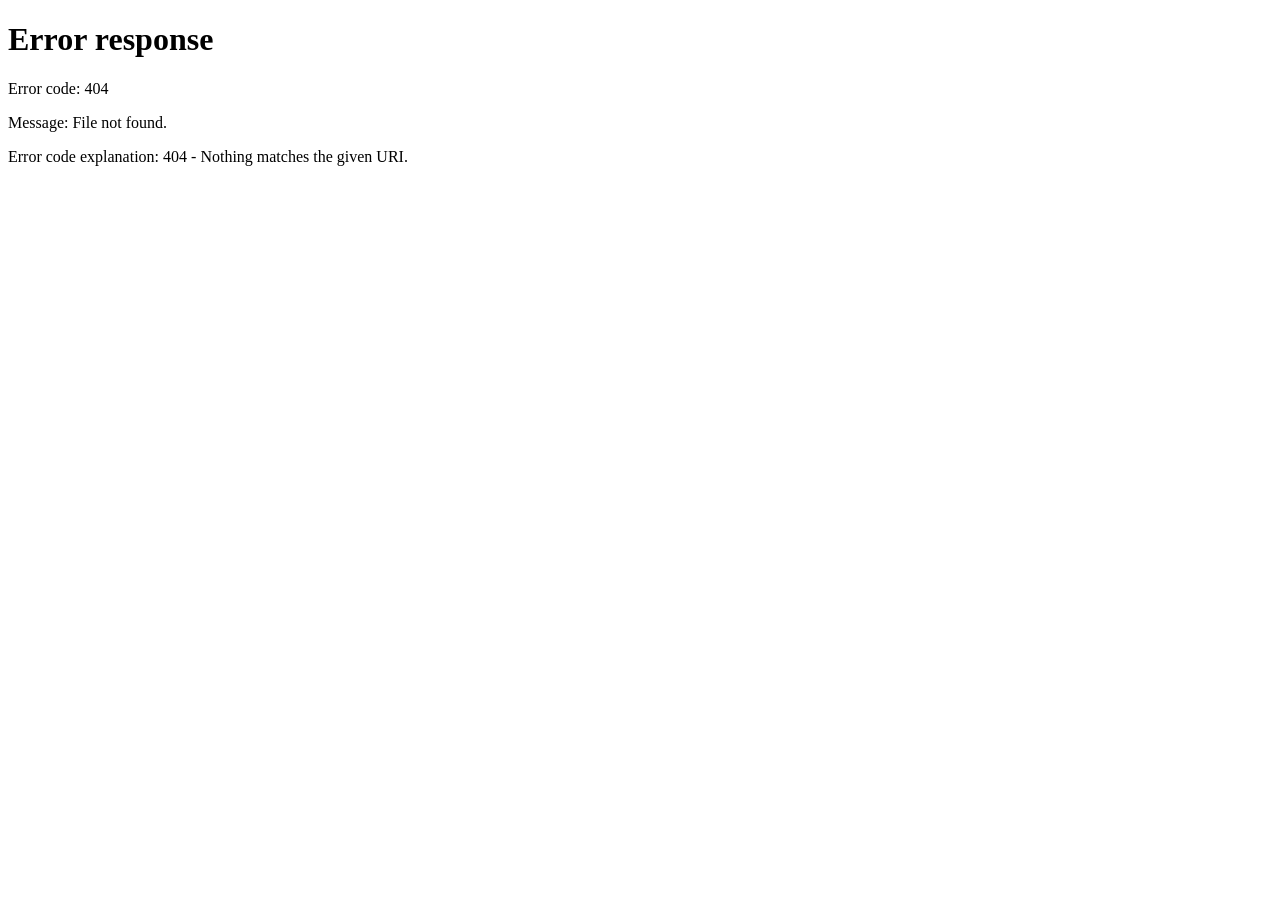
==== index.html @ a0bcb952 "内容修改" ====
<!DOCTYPE html>
<html>
<head>
  <meta charset="utf-8">
  <meta http-equiv="refresh" content="0;url=/projects/LeRobot/en/latest/docs/1_LanderPi_User_Manual.html">
  <title>LeRobot Documentation</title>
</head>
<body>
  <a href="/projects/LeRobot/en/latest/docs/1_LanderPi_User_Manual.html">Click here if you are not redirected automatically.</a>
</body>
</html>
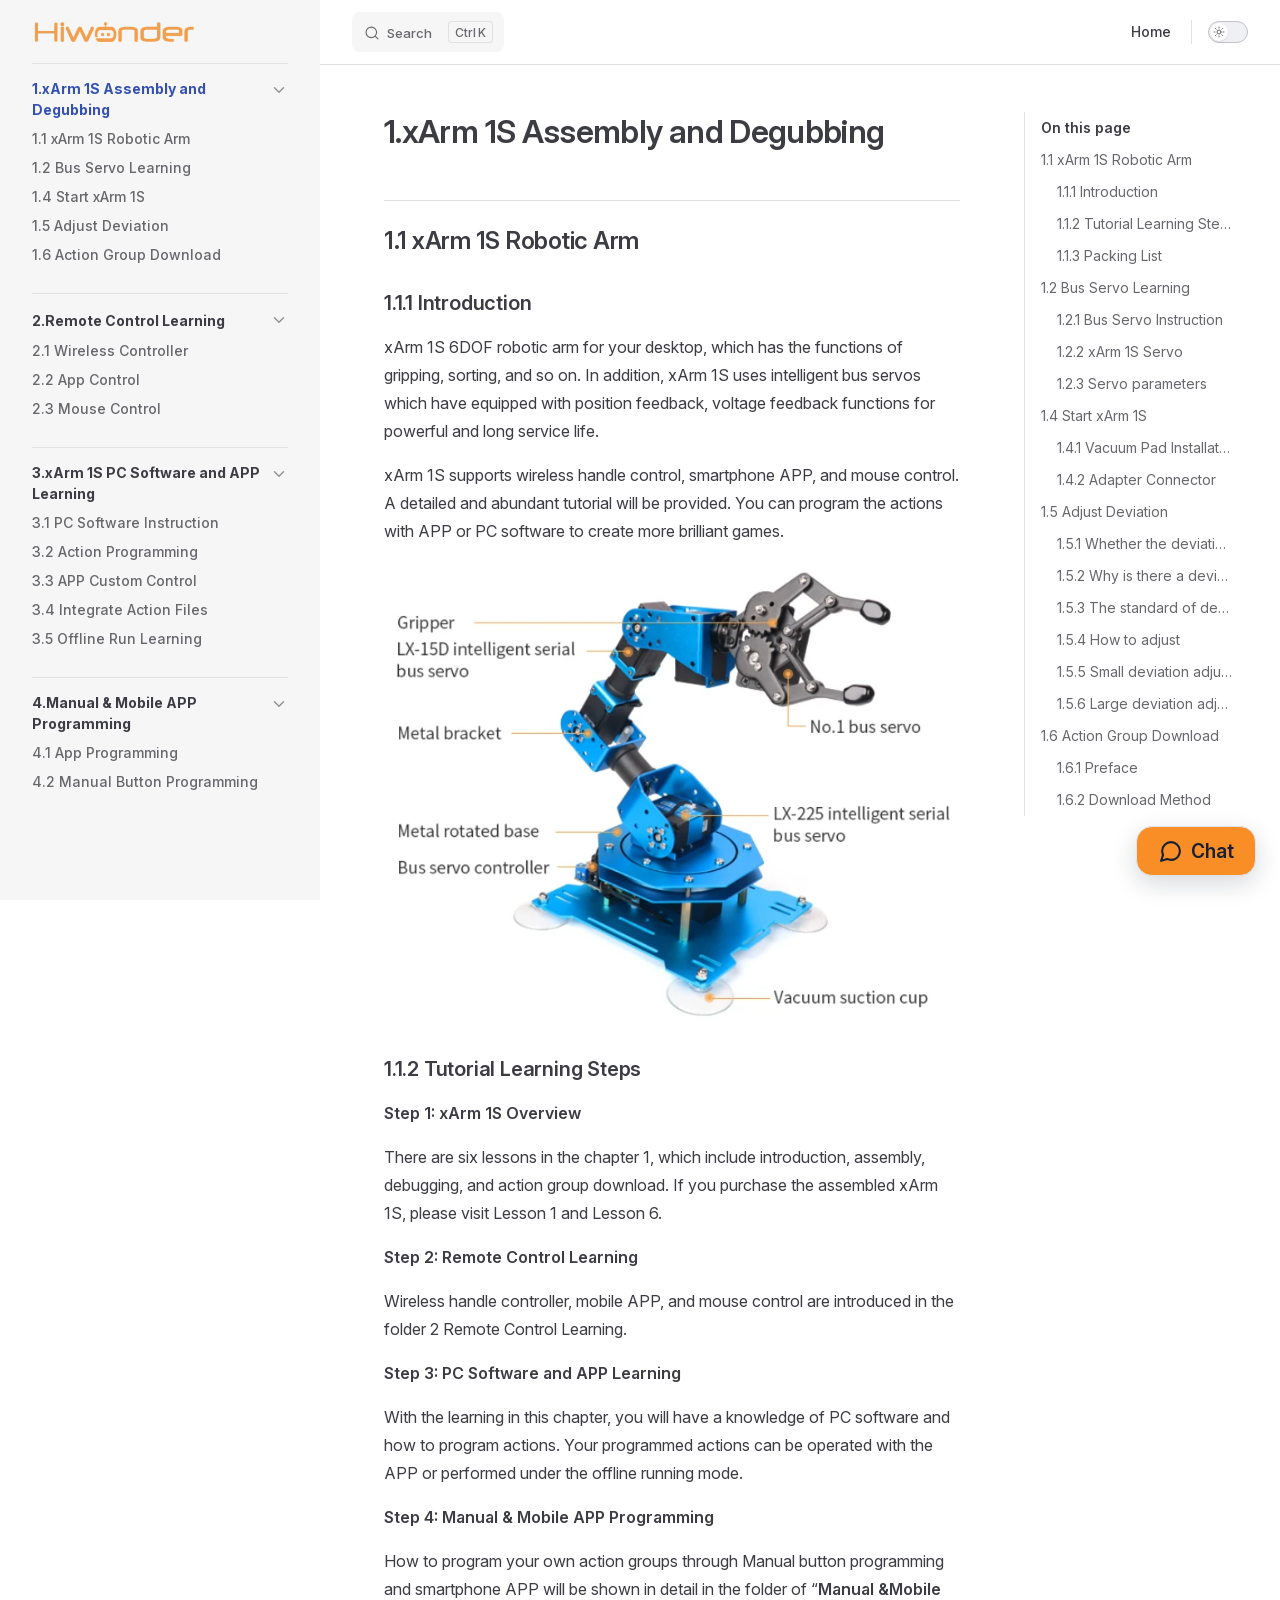
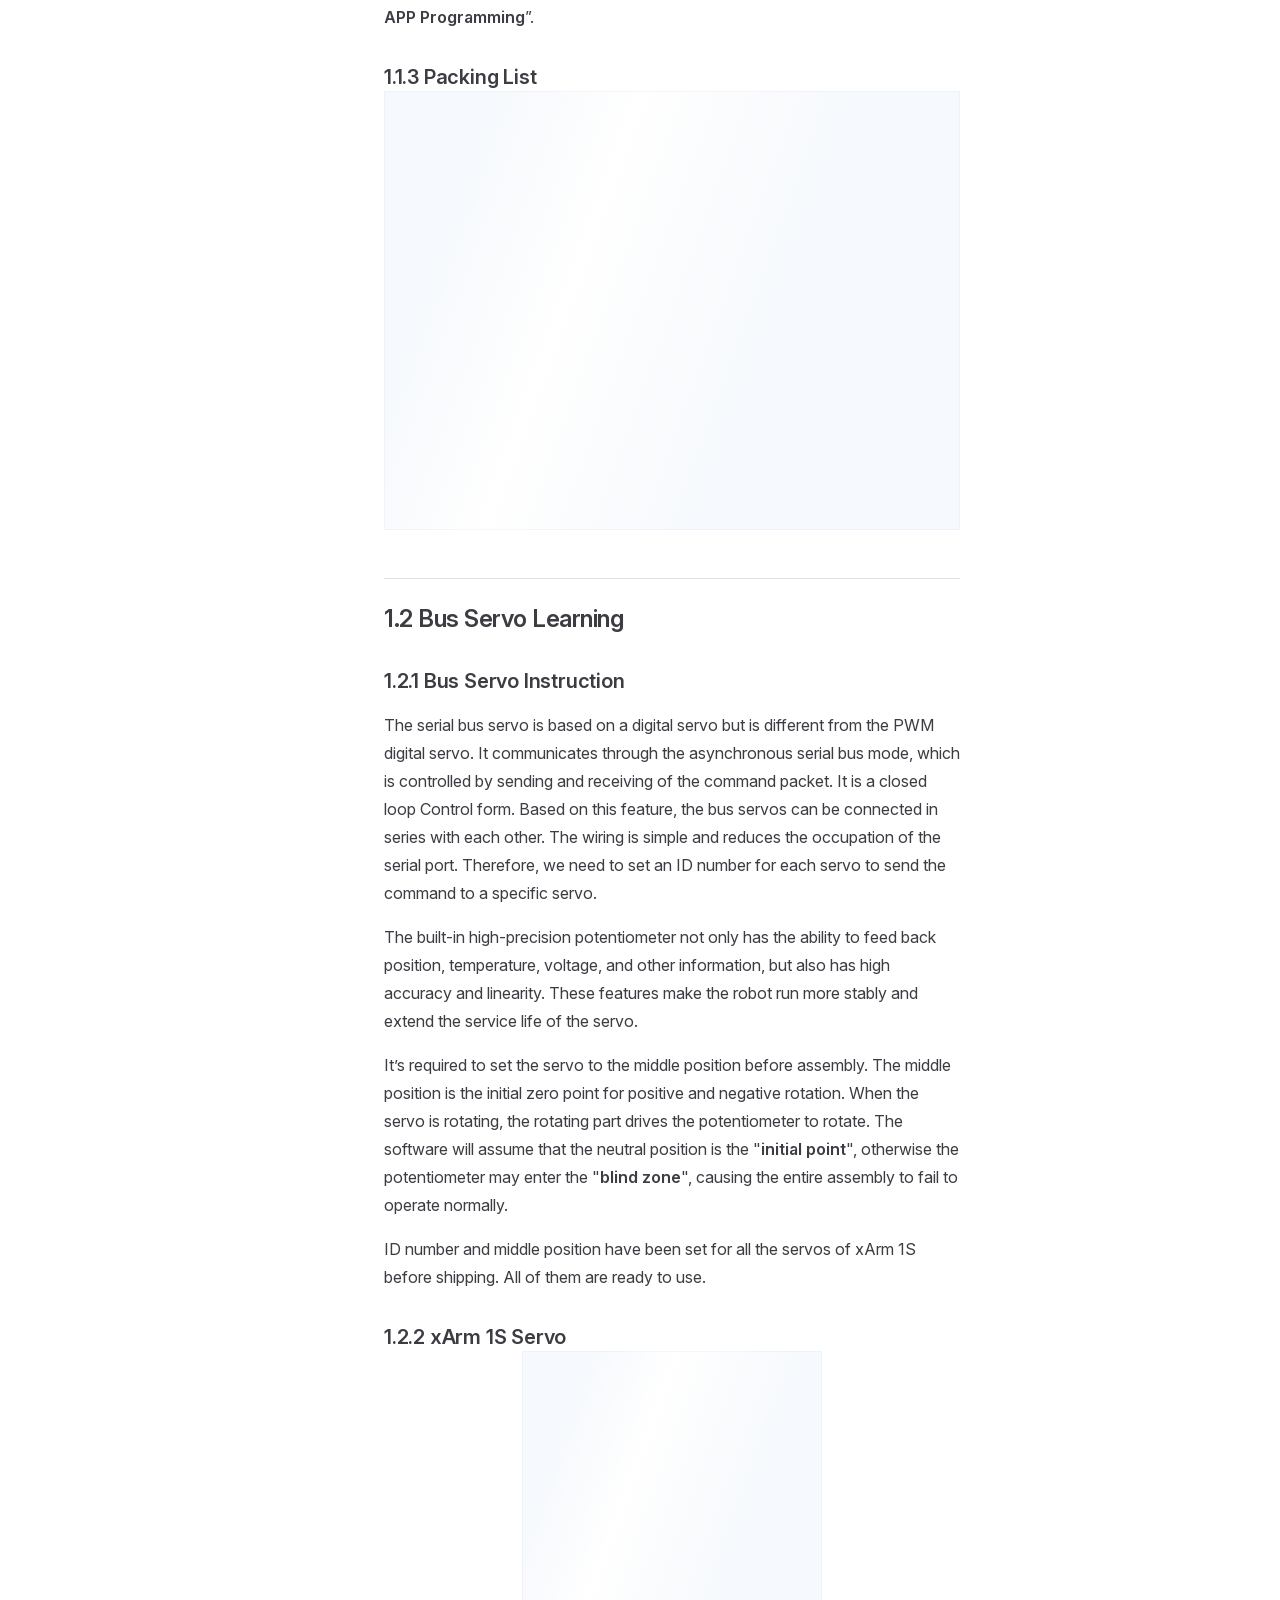
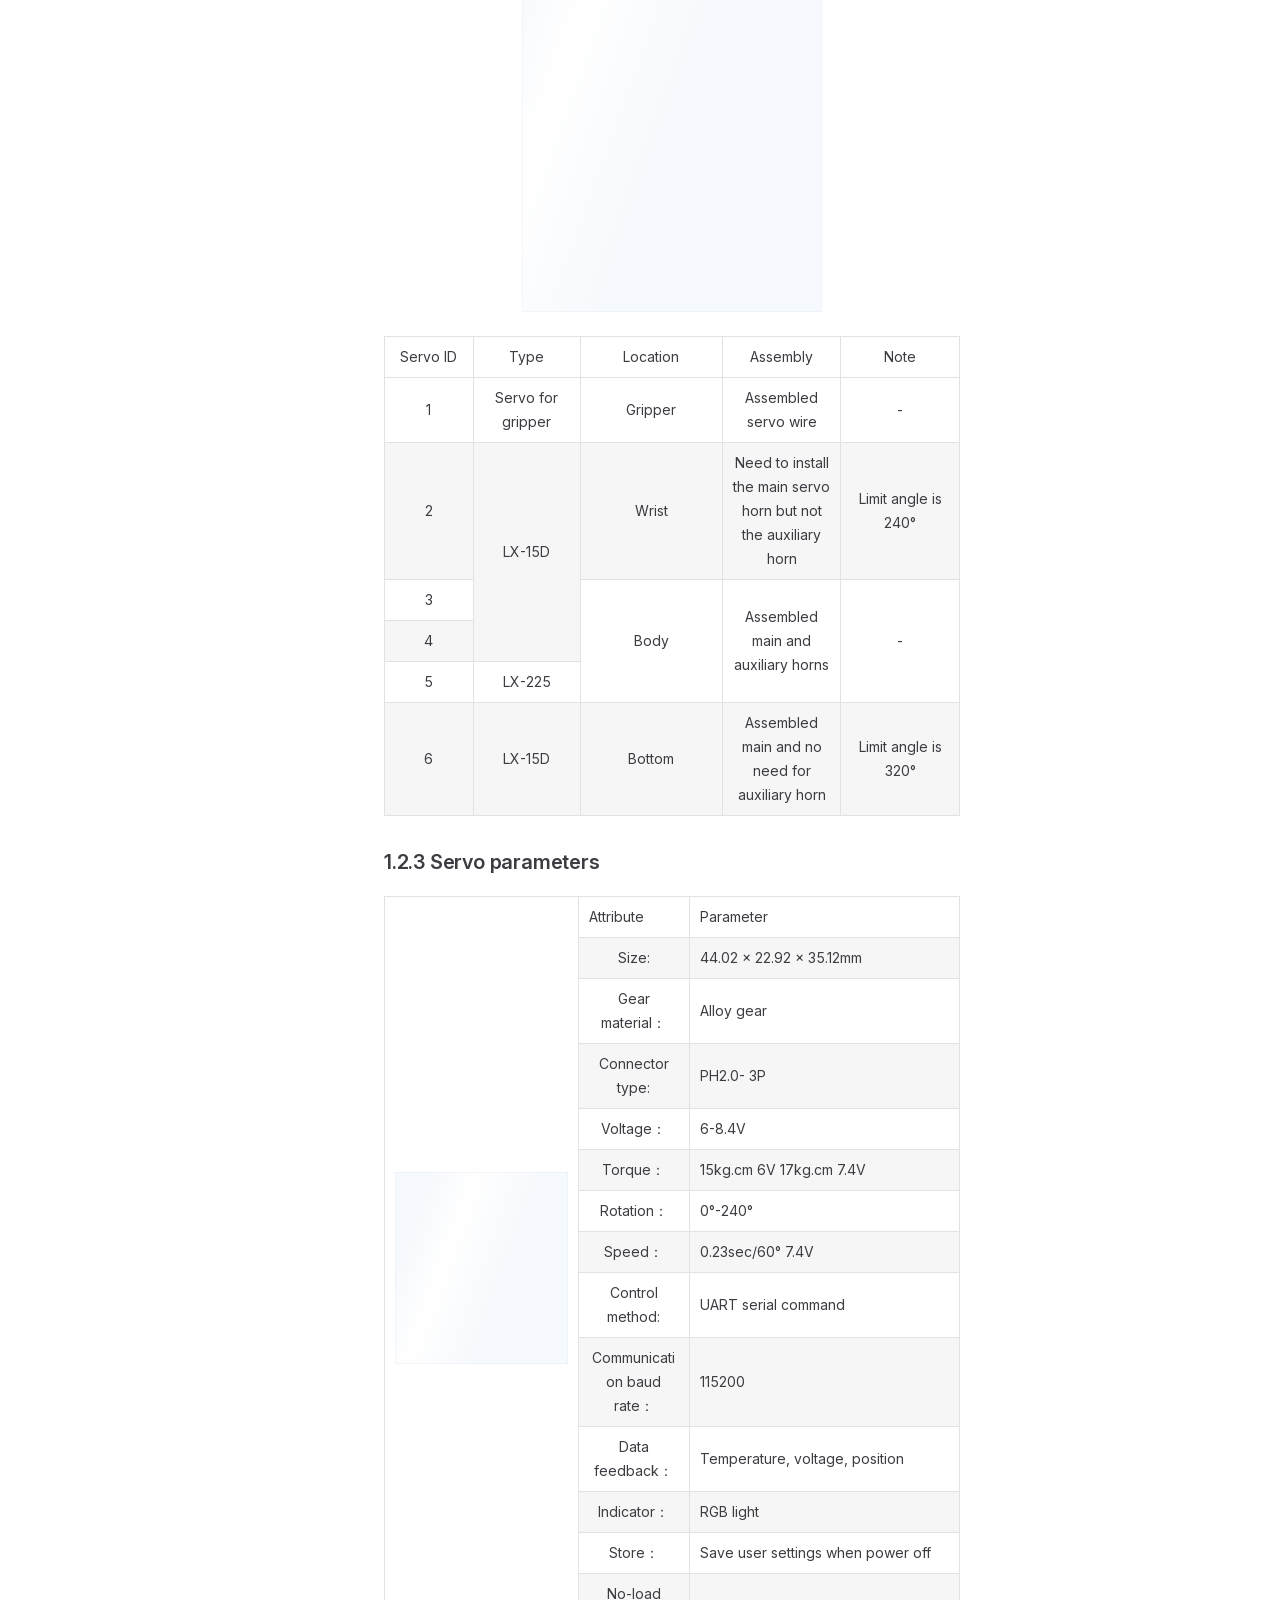
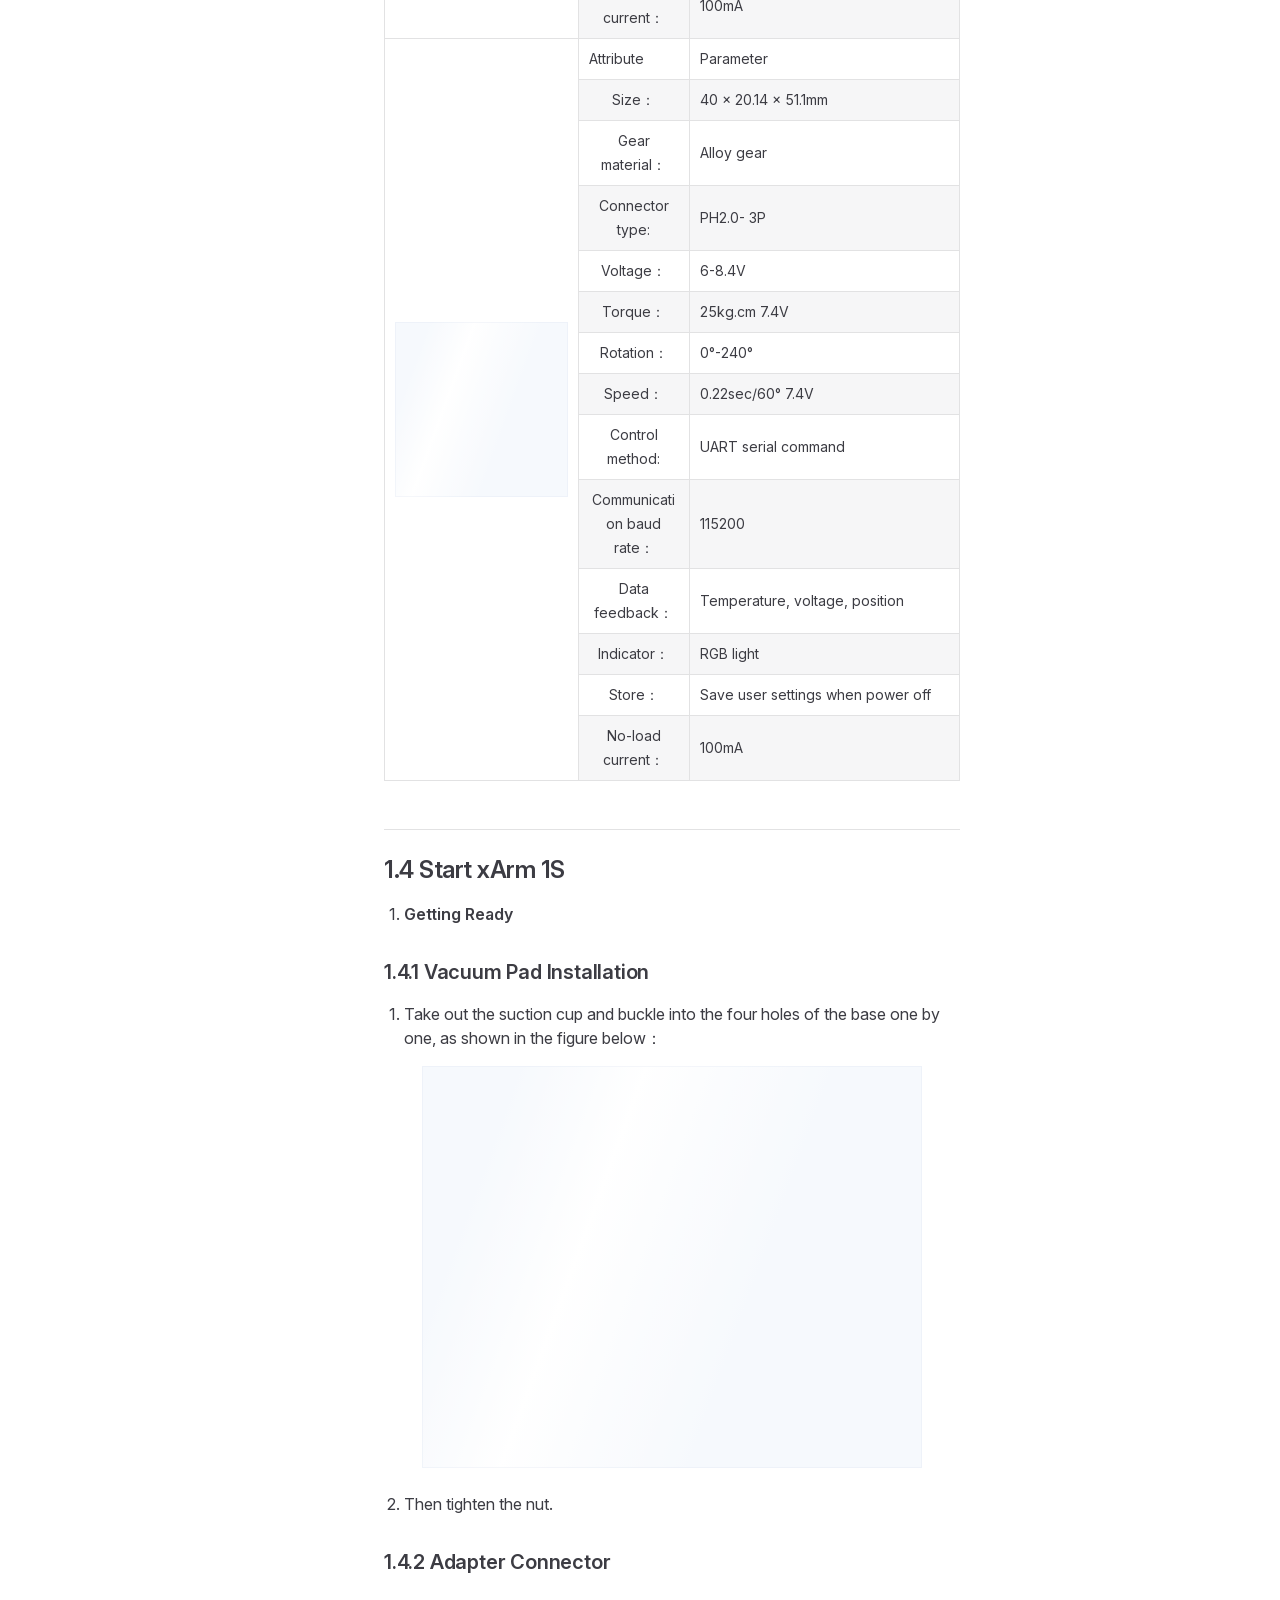
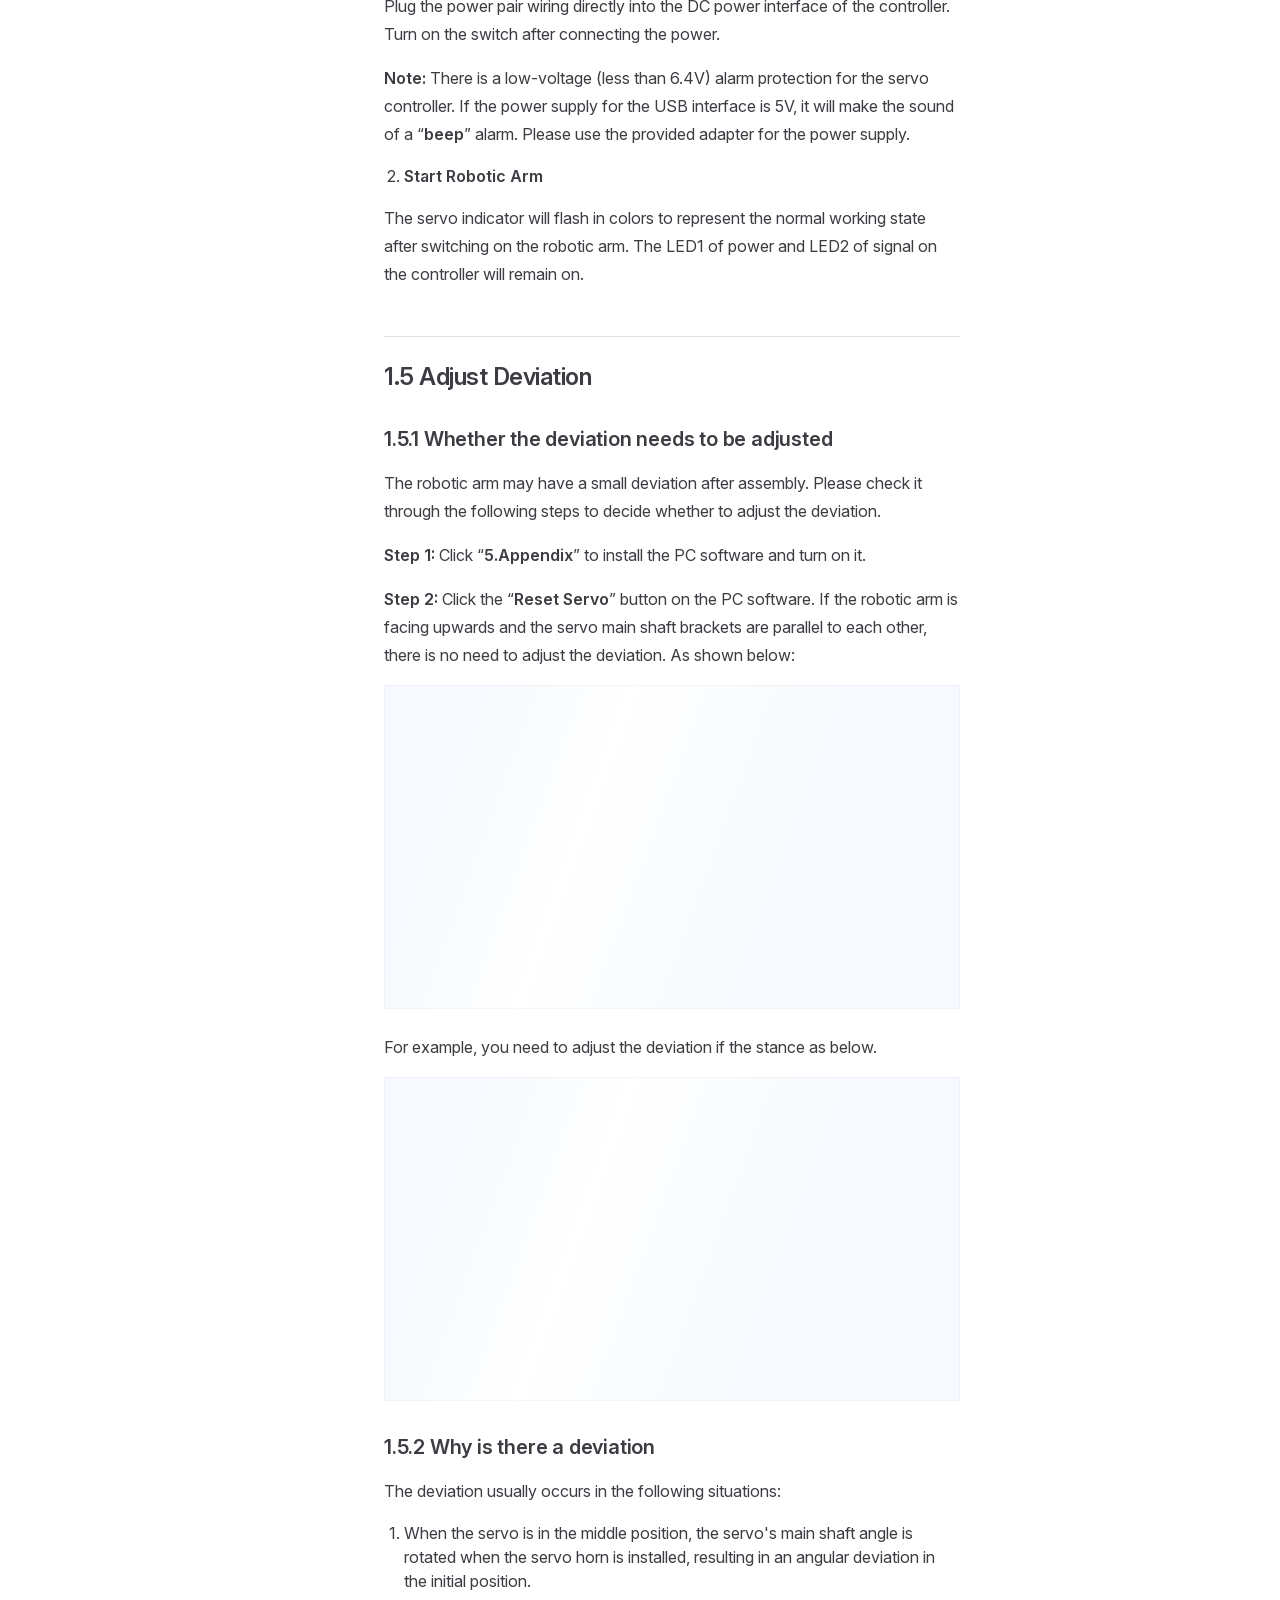
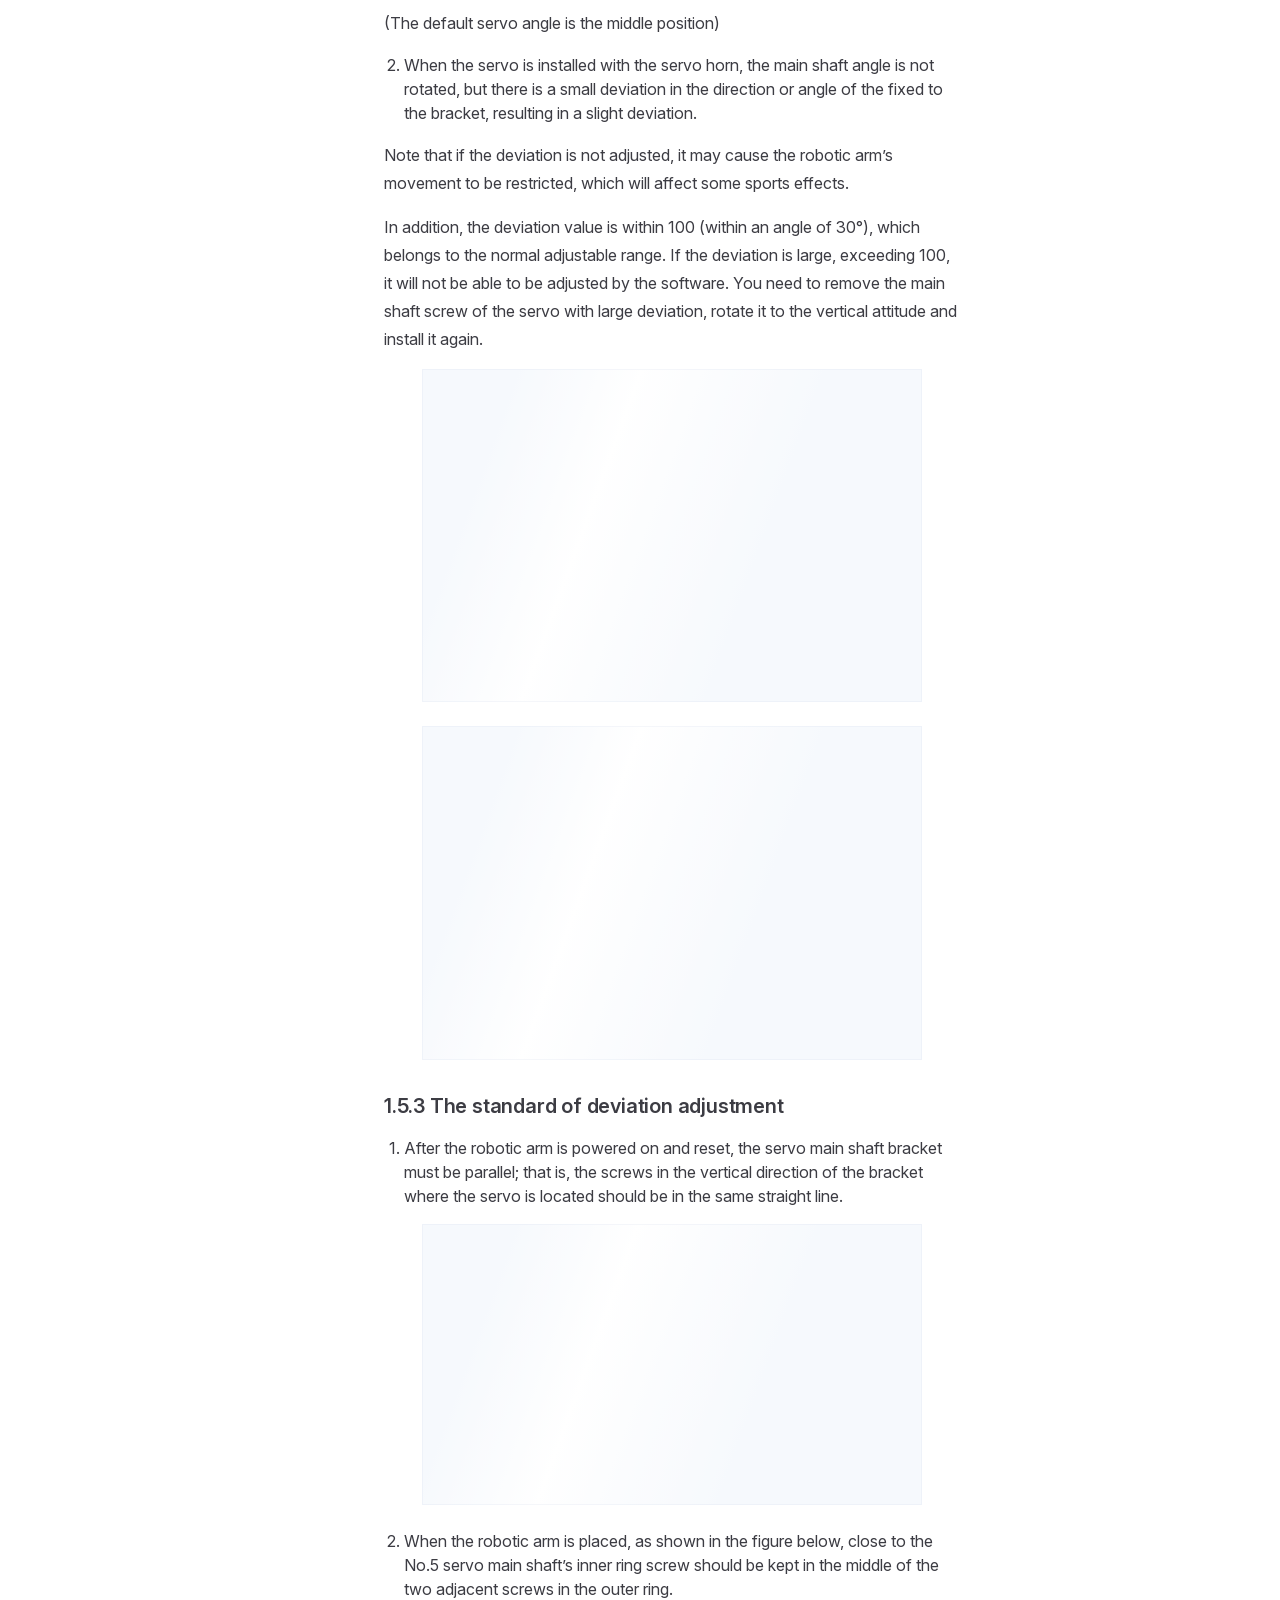
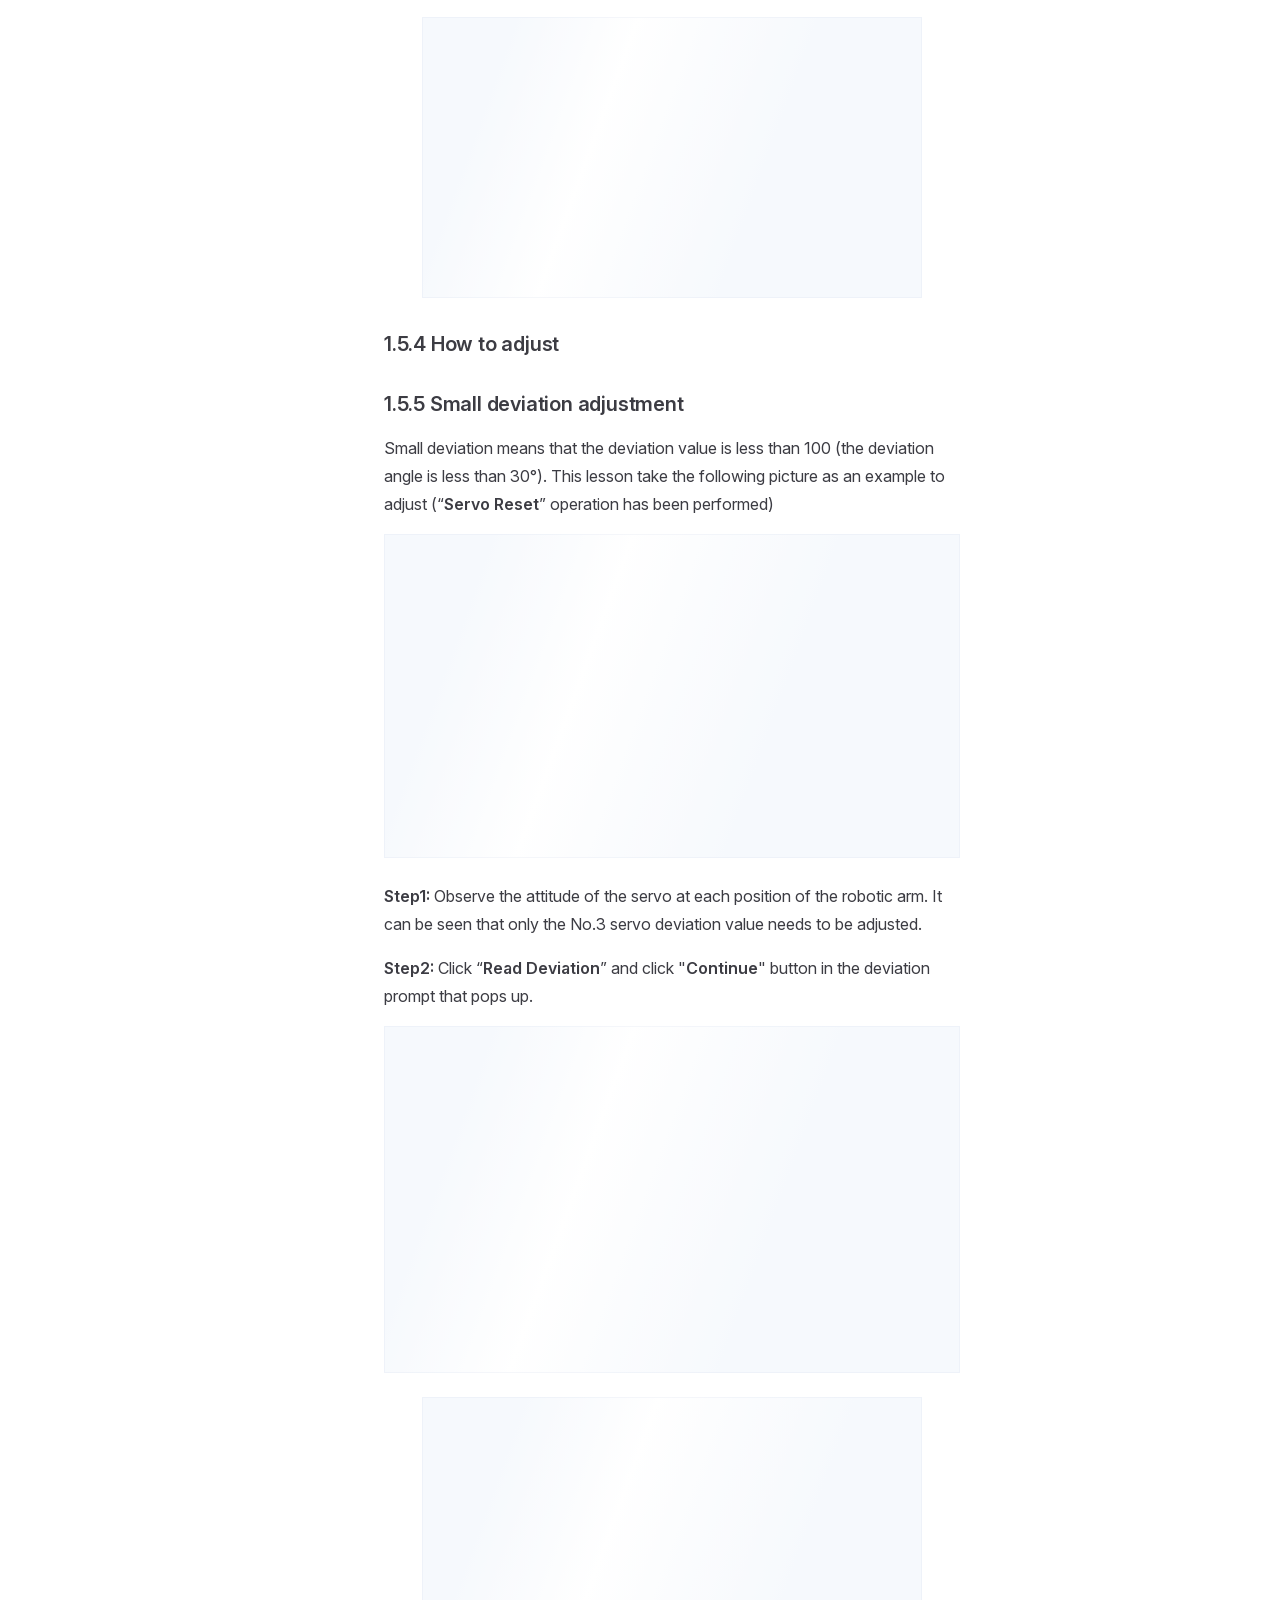
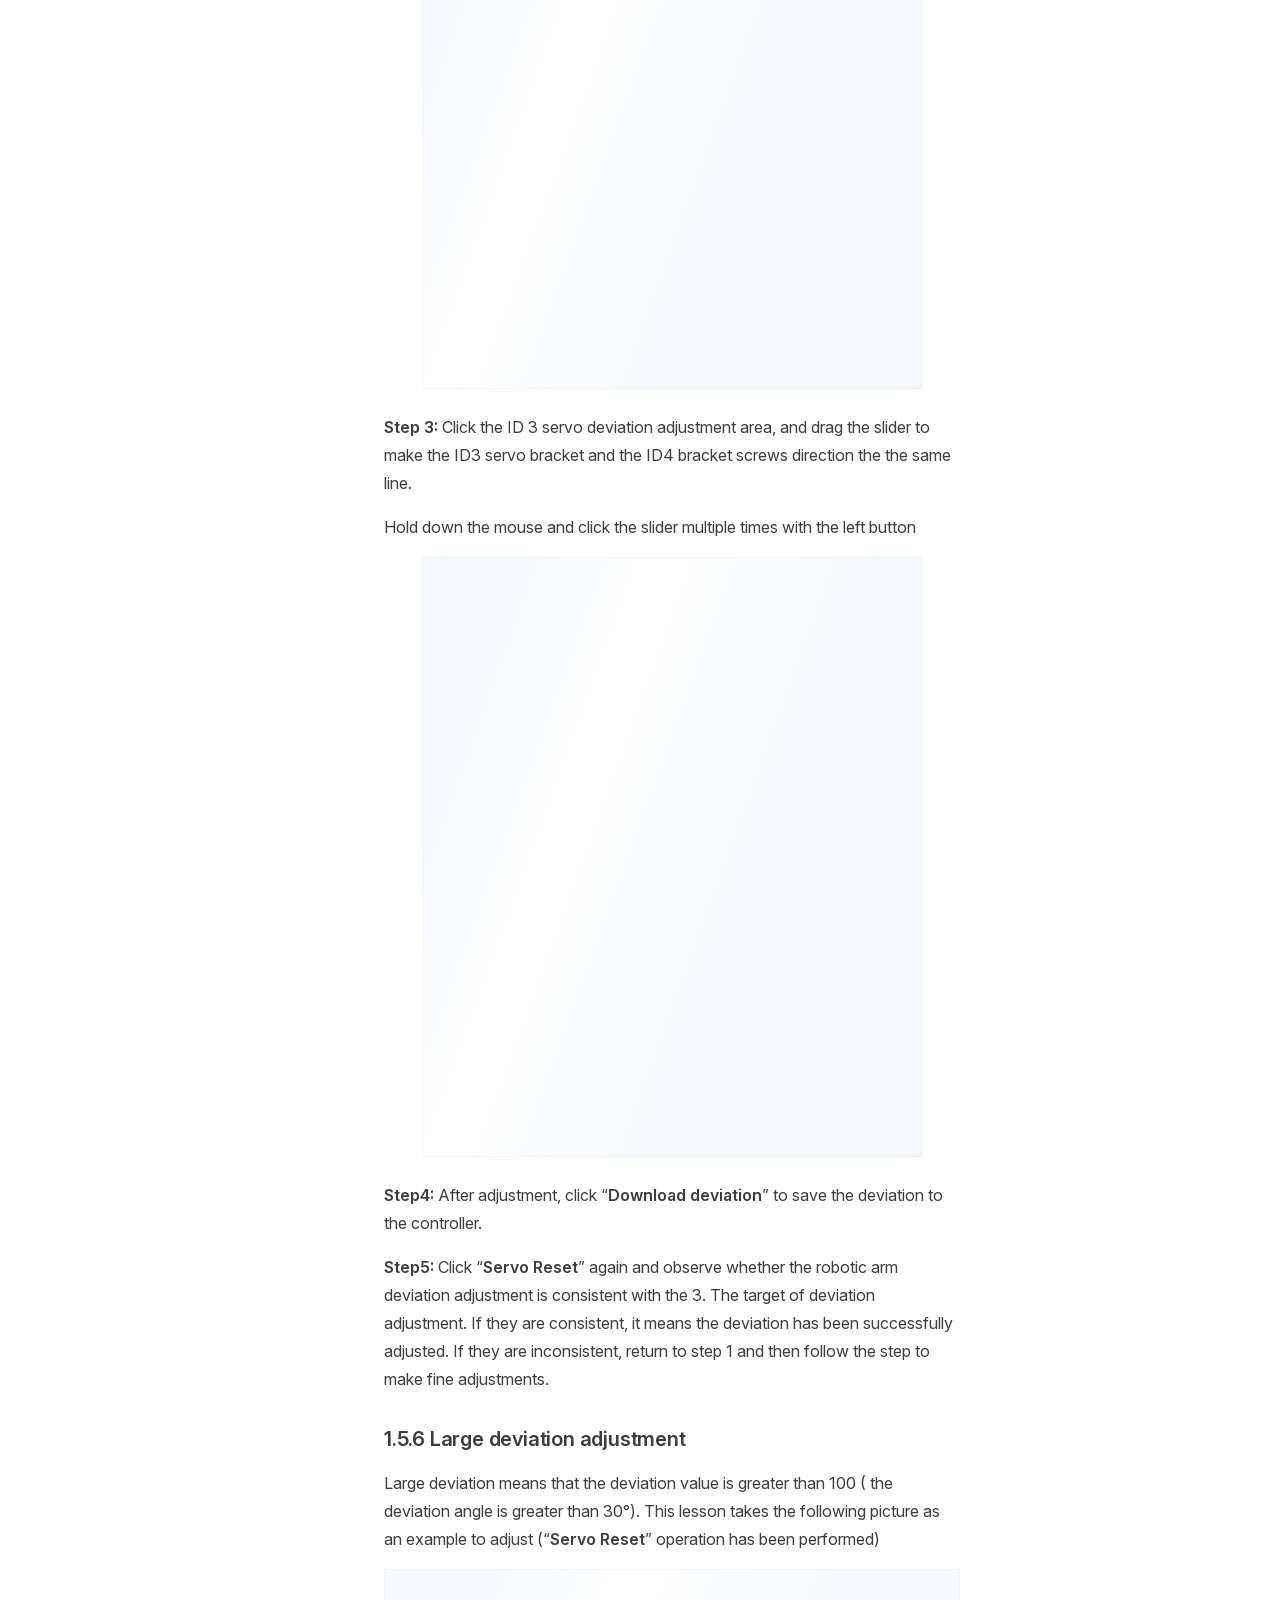
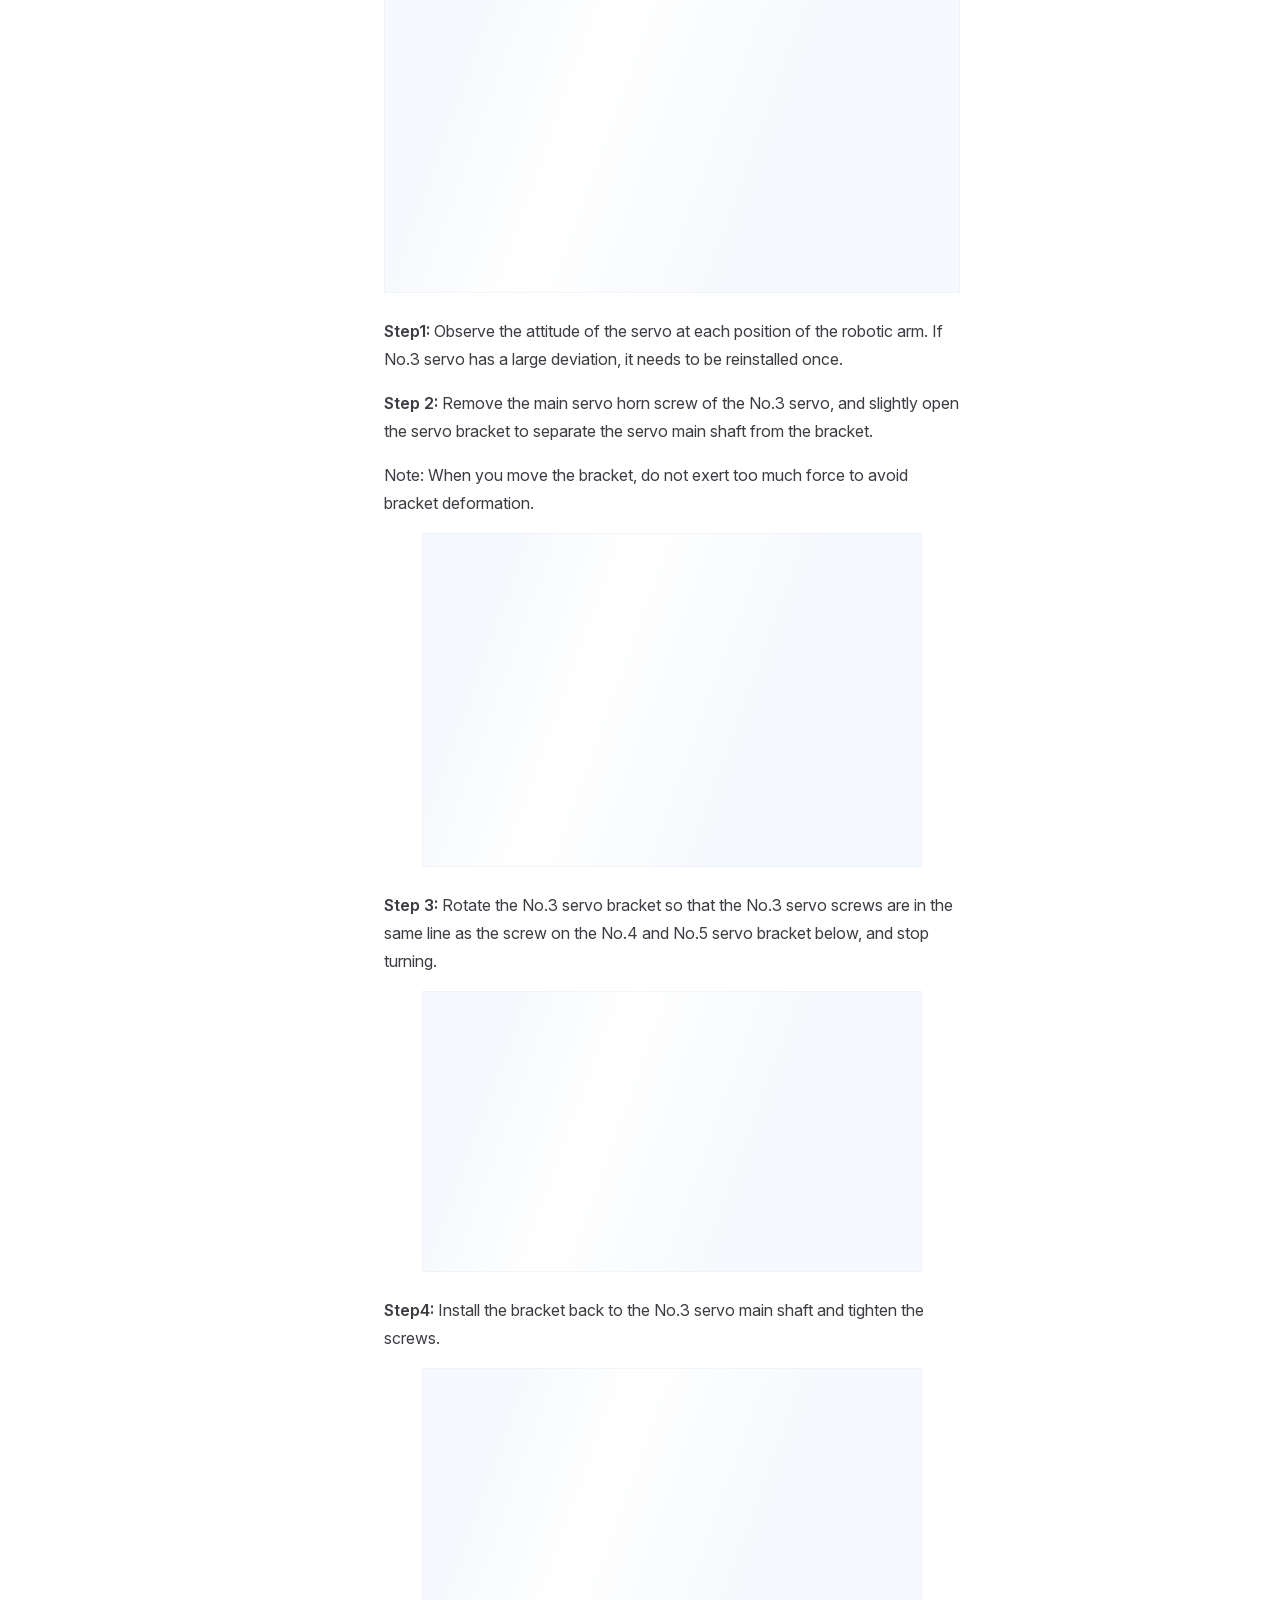
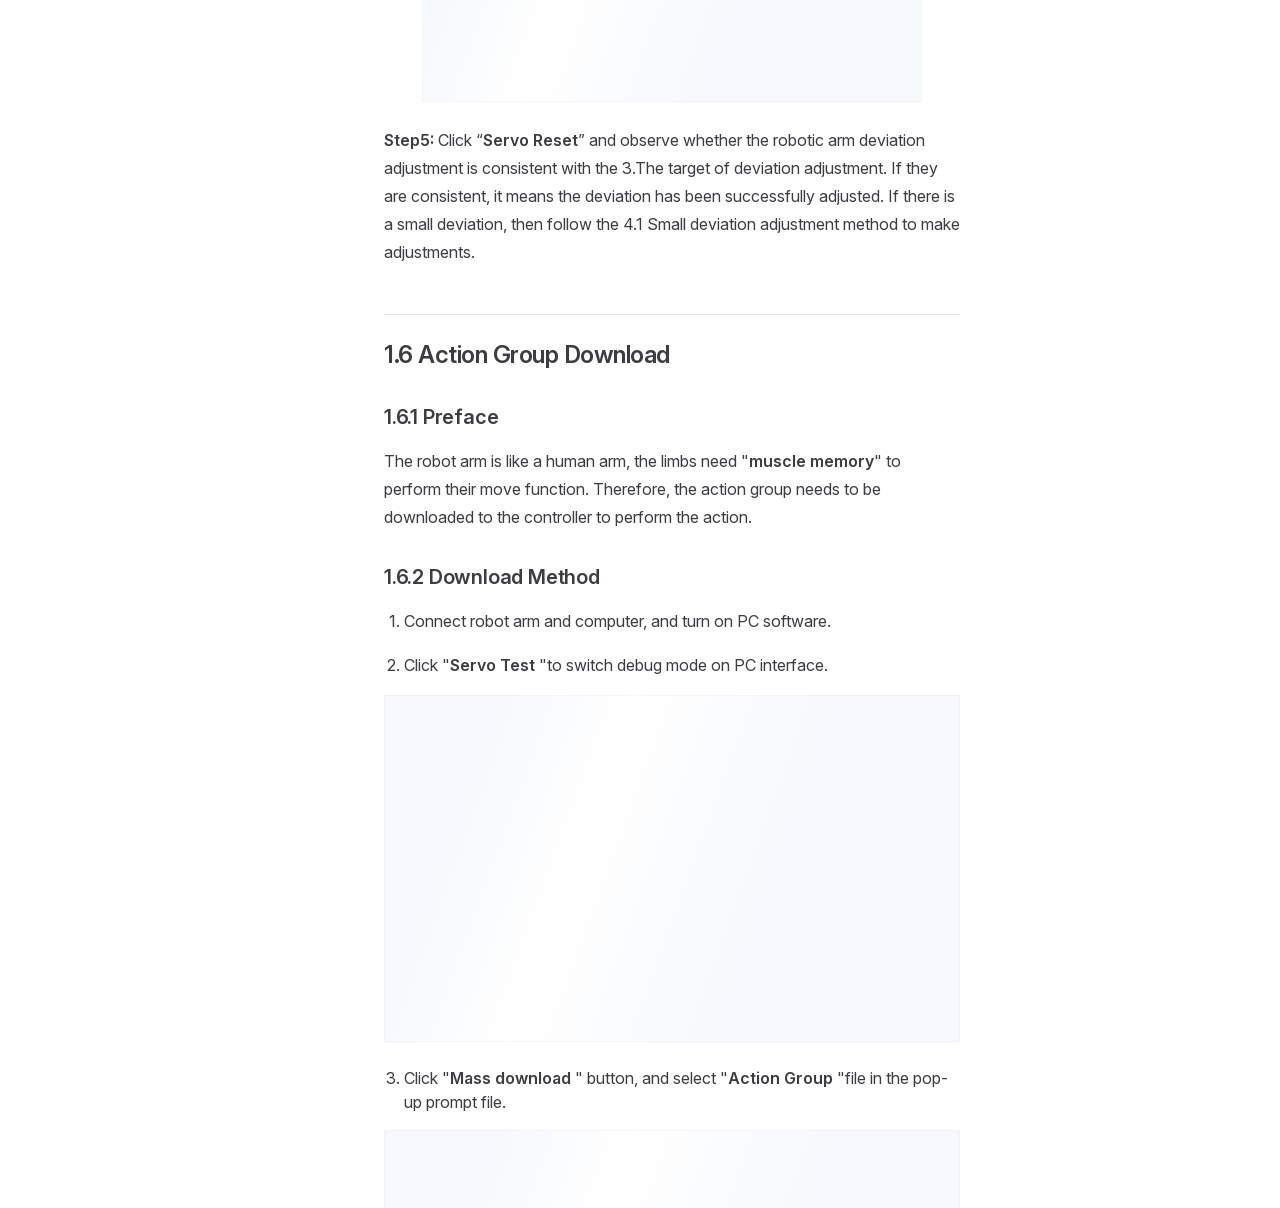
==== commit 6c741340: "内容修改" ====
--- a/index.html
+++ b/index.html
@@ -2,10 +2,10 @@
 <html>
 <head>
   <meta charset="utf-8">
-  <meta http-equiv="refresh" content="0;url=/projects/LeRobot/en/latest/docs/1_LanderPi_User_Manual.html">
-  <title>LeRobot Documentation</title>
+  <meta http-equiv="refresh" content="0;url=/projects/xArm1s/en/latest/">
+  <title>xArm1s Documentation</title>
 </head>
 <body>
-  <a href="/projects/LeRobot/en/latest/docs/1_LanderPi_User_Manual.html">Click here if you are not redirected automatically.</a>
+  <a href="/projects/xArm1s/en/latest/">Click here if you are not redirected automatically.</a>
 </body>
 </html>
